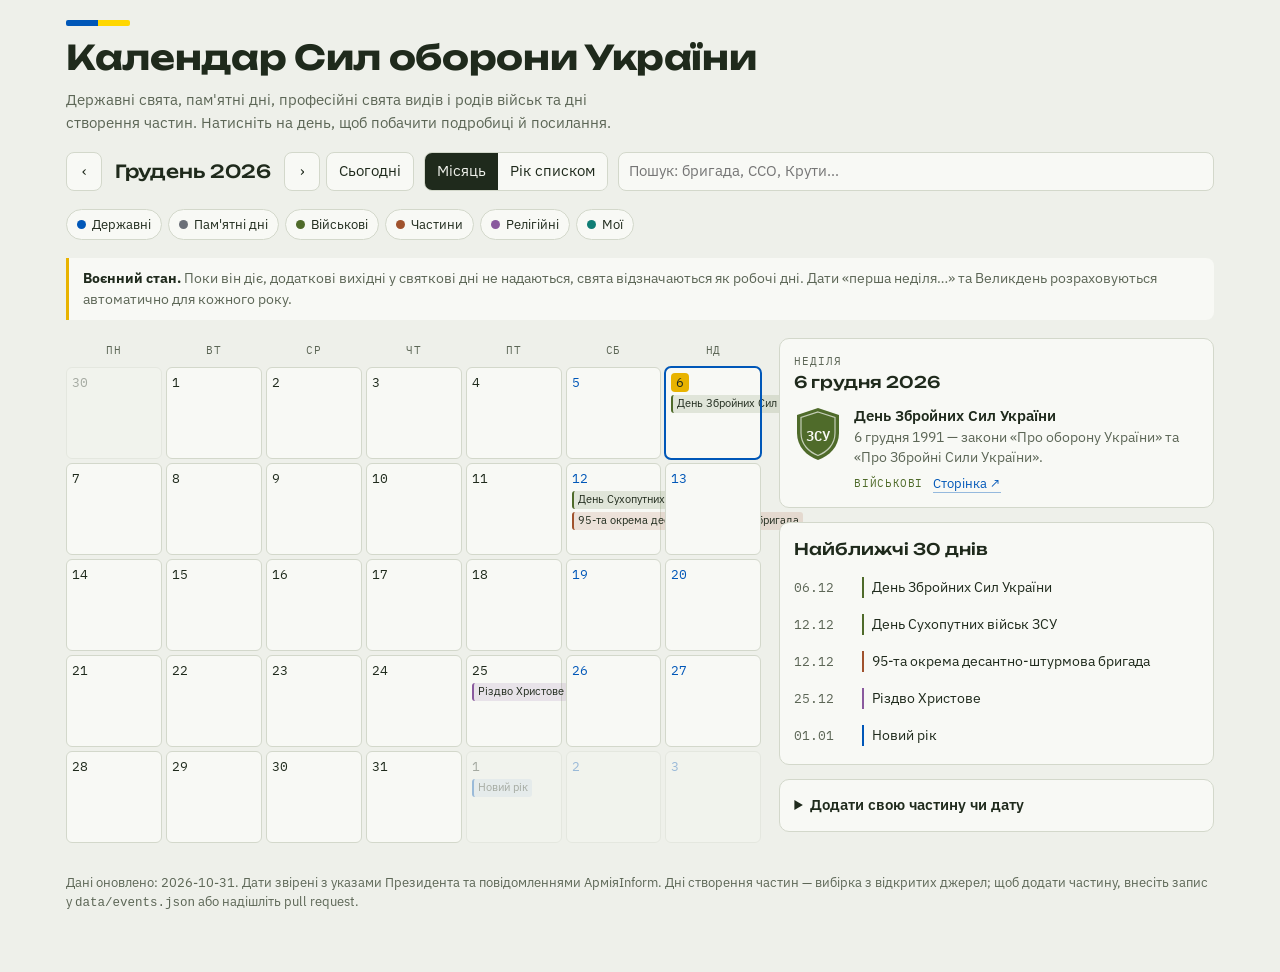
==== index.html @ 09918e8b "Add files via upload" ====
<!doctype html>
<html lang="uk">
<head>
<meta charset="utf-8">
<meta name="viewport" content="width=device-width, initial-scale=1, viewport-fit=cover">
<title>Календар Сил оборони</title>
<meta name="description" content="Державні, пам'ятні та військові свята України, дні створення бригад і частин.">
<meta property="og:title" content="Календар Сил оборони України">
<meta property="og:description" content="Державні, пам'ятні та військові свята, дні створення бригад.">
<link rel="icon" href="data:image/svg+xml,%3Csvg xmlns='http://www.w3.org/2000/svg' viewBox='0 0 48 56'%3E%3Cpath d='M24 2 L45 9 V27 C45 41 35 50 24 54 C13 50 3 41 3 27 V9 Z' fill='%230057b8'/%3E%3Cpath d='M3 27 C3 41 13 50 24 54 C35 50 45 41 45 27 Z' fill='%23ffd700'/%3E%3C/svg%3E">
<link rel="preconnect" href="https://fonts.googleapis.com">
<link rel="stylesheet" href="https://fonts.googleapis.com/css2?family=Unbounded:wght@500;700&family=IBM+Plex+Sans:wght@400;500;600&family=IBM+Plex+Mono:wght@500&display=swap">
<link rel="stylesheet" href="assets/style.css">
<style>:root{padding-top:env(safe-area-inset-top,0px);padding-bottom:env(safe-area-inset-bottom,0px)}body{margin:0}[hidden]{display:none!important}</style>
</head>
<body>

<div class="wrap">
  <header>
    <div class="flag" aria-hidden="true"><i></i><i></i></div>
    <h1>Календар Сил оборони України</h1>
    <p class="sub">Державні свята, пам'ятні дні, професійні свята видів і родів військ та дні створення частин. Натисніть на день, щоб побачити подробиці й посилання.</p>
  </header>

  <div class="toolbar">
    <div class="nav">
      <button class="icon" id="prev" aria-label="Попередній місяць">‹</button>
      <div class="mtitle" id="mtitle"></div>
      <button class="icon" id="next" aria-label="Наступний місяць">›</button>
      <button id="todayBtn">Сьогодні</button>
    </div>
    <div class="seg" role="group" aria-label="Вигляд">
      <button id="vMonth" aria-pressed="true">Місяць</button>
      <button id="vYear" aria-pressed="false">Рік списком</button>
    </div>
    <input type="search" id="q" placeholder="Пошук: бригада, ССО, Крути…" aria-label="Пошук">
  </div>
  <div class="chips" id="chips"></div>

  <div class="notice"><b>Воєнний стан.</b> Поки він діє, додаткові вихідні у святкові дні не надаються, свята відзначаються як робочі дні. Дати «перша неділя…» та Великдень розраховуються автоматично для кожного року.</div>

  <div class="main">
    <section id="view" aria-live="polite"></section>
    <aside>
      <div class="panel" id="dayPanel"></div>
      <div class="panel">
        <h2>Найближчі 30 днів</h2>
        <div class="up" id="upcoming"></div>
      </div>
      <div class="panel">
        <details>
          <summary>Додати свою частину чи дату</summary>
          <form id="ownForm" style="margin-top:12px">
            <label class="full">Назва<input type="text" id="oName" required placeholder="напр. 1-й батальйон …"></label>
            <div class="frow">
              <label>Дата створення<input type="date" id="oDate" required></label>
              <label>Скорочення<input type="text" id="oAbbr" maxlength="6" placeholder="1 ОБ"></label>
            </div>
            <label class="full">Посилання на сторінку<input type="url" id="oUrl" placeholder="https://…"></label>
            <label class="full">Емблема (зображення з пристрою)<input type="file" id="oLogo" accept="image/*"></label>
            <button class="primary" type="submit">Додати в календар</button>
          </form>
          <p class="foot">Зберігається лише у вашому браузері.</p>
          <div class="own-list" id="ownList"></div>
          <textarea id="jsonOut" hidden rows="4" readonly aria-label="Запис для data/events.json" style="width:100%;font:12px var(--f-mono);background:var(--bg);color:var(--ink);border:1px solid var(--line);border-radius:8px;padding:8px"></textarea>
        </details>
      </div>
    </aside>
  </div>

  <p class="foot">Дані оновлено: <span id="updated">—</span>. Дати звірені з указами Президента та повідомленнями АрміяInform. Дні створення частин — вибірка з відкритих джерел; щоб додати частину, внесіть запис у <code>data/events.json</code> або надішліть pull request.</p>
</div>
<script src="assets/app.js"></script>
</body>
</html>
---- assets/style.css ----
/* Layout: штабна карта — сітка місяця ліворуч, планшет подій праворуч; на телефоні в колонку */
:root{
  --bg:#eef0ea; --surface:#f8f9f5; --line:#d3d8cb; --ink:#1f2a1c; --muted:#5c6656;
  --accent:#0057b8; --gold:#e8b300; --gold-ink:#5a4300;
  --c-state:#0057b8; --c-mem:#6b6f78; --c-mil:#4f6b2a; --c-unit:#a0522d; --c-rel:#8a5a9e; --c-own:#0f7d74;
  --today:#e8b300;
  --f-display:"Unbounded","Arial Black",system-ui,sans-serif;
  --f-body:"IBM Plex Sans",system-ui,-apple-system,"Segoe UI",sans-serif;
  --f-mono:"IBM Plex Mono",ui-monospace,Menlo,monospace;
}
@media (prefers-color-scheme:dark){:root:not([data-theme="light"]){
  --bg:#141a13; --surface:#1c241a; --line:#2f3a2c; --ink:#e6eadf; --muted:#9aa591;
  --accent:#5ea3ff; --gold:#ffd23f; --gold-ink:#ffd23f;
  --c-state:#5ea3ff; --c-mem:#a3a8b2; --c-mil:#9cc062; --c-unit:#e08a5a; --c-rel:#c79bdb; --c-own:#4fd1c5;
  --today:#ffd23f; color-scheme:dark}}
:root[data-theme="dark"]{
  --bg:#141a13; --surface:#1c241a; --line:#2f3a2c; --ink:#e6eadf; --muted:#9aa591;
  --accent:#5ea3ff; --gold:#ffd23f; --gold-ink:#ffd23f;
  --c-state:#5ea3ff; --c-mem:#a3a8b2; --c-mil:#9cc062; --c-unit:#e08a5a; --c-rel:#c79bdb; --c-own:#4fd1c5;
  --today:#ffd23f; color-scheme:dark}
*{box-sizing:border-box}
body{background:var(--bg);color:var(--ink);font-family:var(--f-body);font-size:15px;line-height:1.5}
.wrap{max-width:1180px;margin:0 auto;padding-block:20px 48px;padding-left:max(16px,env(safe-area-inset-left,0px));padding-right:max(16px,env(safe-area-inset-right,0px));display:grid;gap:18px}
header{display:grid;gap:6px}
.flag{display:flex;height:6px;width:64px;border-radius:2px;overflow:hidden}
.flag i{flex:1}.flag i:first-child{background:#0057b8}.flag i:last-child{background:#ffd700}
h1{font-family:var(--f-display);font-weight:700;font-size:clamp(22px,4vw,34px);letter-spacing:-.01em;margin:0;text-wrap:balance}
.sub{color:var(--muted);margin:0;max-width:65ch}
.toolbar{display:flex;flex-wrap:wrap;gap:10px;align-items:center}
.nav{display:flex;align-items:center;gap:6px}
button,.btn{font:inherit;cursor:pointer;border:1px solid var(--line);background:var(--surface);color:var(--ink);border-radius:8px;padding:7px 12px}
button:hover{border-color:var(--muted)}
button:focus-visible,input:focus-visible,select:focus-visible,a:focus-visible{outline:2px solid var(--accent);outline-offset:2px}
.icon{width:36px;padding:7px 0;text-align:center}
.mtitle{font-family:var(--f-display);font-weight:500;font-size:18px;min-width:170px;text-align:center;text-transform:capitalize}
.seg{display:inline-flex;border:1px solid var(--line);border-radius:8px;overflow:hidden}
.seg button{border:0;border-radius:0}
.seg button[aria-pressed="true"]{background:var(--ink);color:var(--bg)}
input[type=search],input[type=text],input[type=url],select,input[type=date]{font:inherit;border:1px solid var(--line);background:var(--surface);color:var(--ink);border-radius:8px;padding:7px 10px;min-width:0}
#q{flex:1 1 200px}
.chips{display:flex;flex-wrap:wrap;gap:6px}
.chip{display:inline-flex;align-items:center;gap:6px;font-size:13px;padding:5px 10px;border-radius:999px}
.chip .dot{width:9px;height:9px;border-radius:50%}
.chip[aria-pressed="false"]{opacity:.45}
.notice{border-left:3px solid var(--gold);background:var(--surface);padding:10px 14px;border-radius:0 8px 8px 0;font-size:14px;color:var(--muted)}
.notice b{color:var(--ink)}
.main{display:grid;grid-template-columns:minmax(0,1.6fr) minmax(0,1fr);gap:18px;align-items:start}
@media (max-width:860px){.main{grid-template-columns:minmax(0,1fr)}}
.grid{display:grid;grid-template-columns:repeat(7,minmax(0,1fr));gap:4px}
.dow{font-family:var(--f-mono);font-size:11px;letter-spacing:.08em;text-transform:uppercase;color:var(--muted);text-align:center;padding:4px 0}
.cell{min-height:92px;background:var(--surface);border:1px solid var(--line);border-radius:6px;padding:5px;display:flex;flex-direction:column;gap:3px;text-align:left;min-width:0}
.cell.out{opacity:.35}
.cell.wk .n{color:var(--c-state)}
.cell.sel{outline:2px solid var(--accent);outline-offset:-1px}
.cell.today .n{background:var(--today);color:#1f2a1c;border-radius:4px;padding:0 5px}
.n{font-family:var(--f-mono);font-size:13px;font-variant-numeric:tabular-nums;align-self:flex-start}
.ev{font-size:11px;line-height:1.25;padding:2px 4px;border-radius:3px;background:color-mix(in srgb,var(--c) 14%,transparent);border-left:2px solid var(--c);overflow:hidden;text-overflow:ellipsis;white-space:nowrap}
.dots{display:none;gap:3px;flex-wrap:wrap}
.dots i{width:7px;height:7px;border-radius:50%;background:var(--c)}
@media (max-width:620px){.cell{min-height:54px}.ev{display:none}.dots{display:flex}.more{display:none}}
.more{font-size:11px;color:var(--muted)}
aside{display:grid;gap:14px}
.panel{background:var(--surface);border:1px solid var(--line);border-radius:10px;padding:14px;display:grid;gap:12px;min-width:0}
.panel h2{font-family:var(--f-display);font-weight:500;font-size:16px;margin:0}
.label{font-family:var(--f-mono);font-size:11px;letter-spacing:.08em;text-transform:uppercase;color:var(--muted)}
.item{display:grid;grid-template-columns:48px minmax(0,1fr);gap:12px;align-items:start}
.item+.item{border-top:1px solid var(--line);padding-top:12px}
.item h3{font-size:15px;margin:0;font-weight:600;line-height:1.3}
.item p{margin:2px 0 0;font-size:13.5px;color:var(--muted)}
.meta{display:flex;flex-wrap:wrap;gap:6px 10px;margin-top:6px;font-size:12.5px;align-items:center}
.tag{font-family:var(--f-mono);font-size:10.5px;text-transform:uppercase;letter-spacing:.06em;color:var(--c)}
.meta a{color:var(--accent);text-decoration:none;border-bottom:1px solid color-mix(in srgb,var(--accent) 40%,transparent)}
.meta a:hover{border-color:var(--accent)}
.badge{width:48px;height:56px;display:block}
.badge img{width:48px;height:56px;object-fit:contain}
.empty{color:var(--muted);font-size:14px}
.up{display:grid;gap:8px}
.uprow{display:grid;grid-template-columns:58px minmax(0,1fr);gap:10px;align-items:baseline;font-size:14px;background:none;border:0;padding:4px 0;text-align:left;border-radius:0}
.uprow .d{font-family:var(--f-mono);font-variant-numeric:tabular-nums;color:var(--muted);font-size:12.5px}
.uprow .t{border-left:2px solid var(--c);padding-left:8px}
.year{display:grid;gap:20px}
.ymonth h3{font-family:var(--f-display);font-weight:500;font-size:17px;margin:0 0 8px;text-transform:capitalize}
.yrow{display:grid;grid-template-columns:44px minmax(0,1fr);gap:12px;padding:8px 0;border-top:1px solid var(--line)}
.yrow .d{font-family:var(--f-mono);font-size:18px;font-variant-numeric:tabular-nums}
.yrow .d small{display:block;font-size:10.5px;color:var(--muted);text-transform:uppercase}
.yev{display:flex;gap:10px;align-items:flex-start}
.yev+.yev{margin-top:8px}
.yev .badge,.yev .badge img{width:34px;height:40px}
form{display:grid;gap:10px}
.frow{display:grid;grid-template-columns:repeat(auto-fit,minmax(140px,1fr));gap:8px}
.frow label,.full{display:grid;gap:4px;font-size:12.5px;color:var(--muted)}
.primary{background:var(--accent);color:#fff;border-color:var(--accent)}
.own-list{display:grid;gap:6px;font-size:13.5px}
.own-list div{display:flex;justify-content:space-between;gap:8px;align-items:center}
.own-list button{font-size:12px;padding:3px 8px}
.foot{font-size:12.5px;color:var(--muted)}
details summary{cursor:pointer;font-weight:600}
@media (prefers-reduced-motion:no-preference){.cell{transition:border-color .15s}}
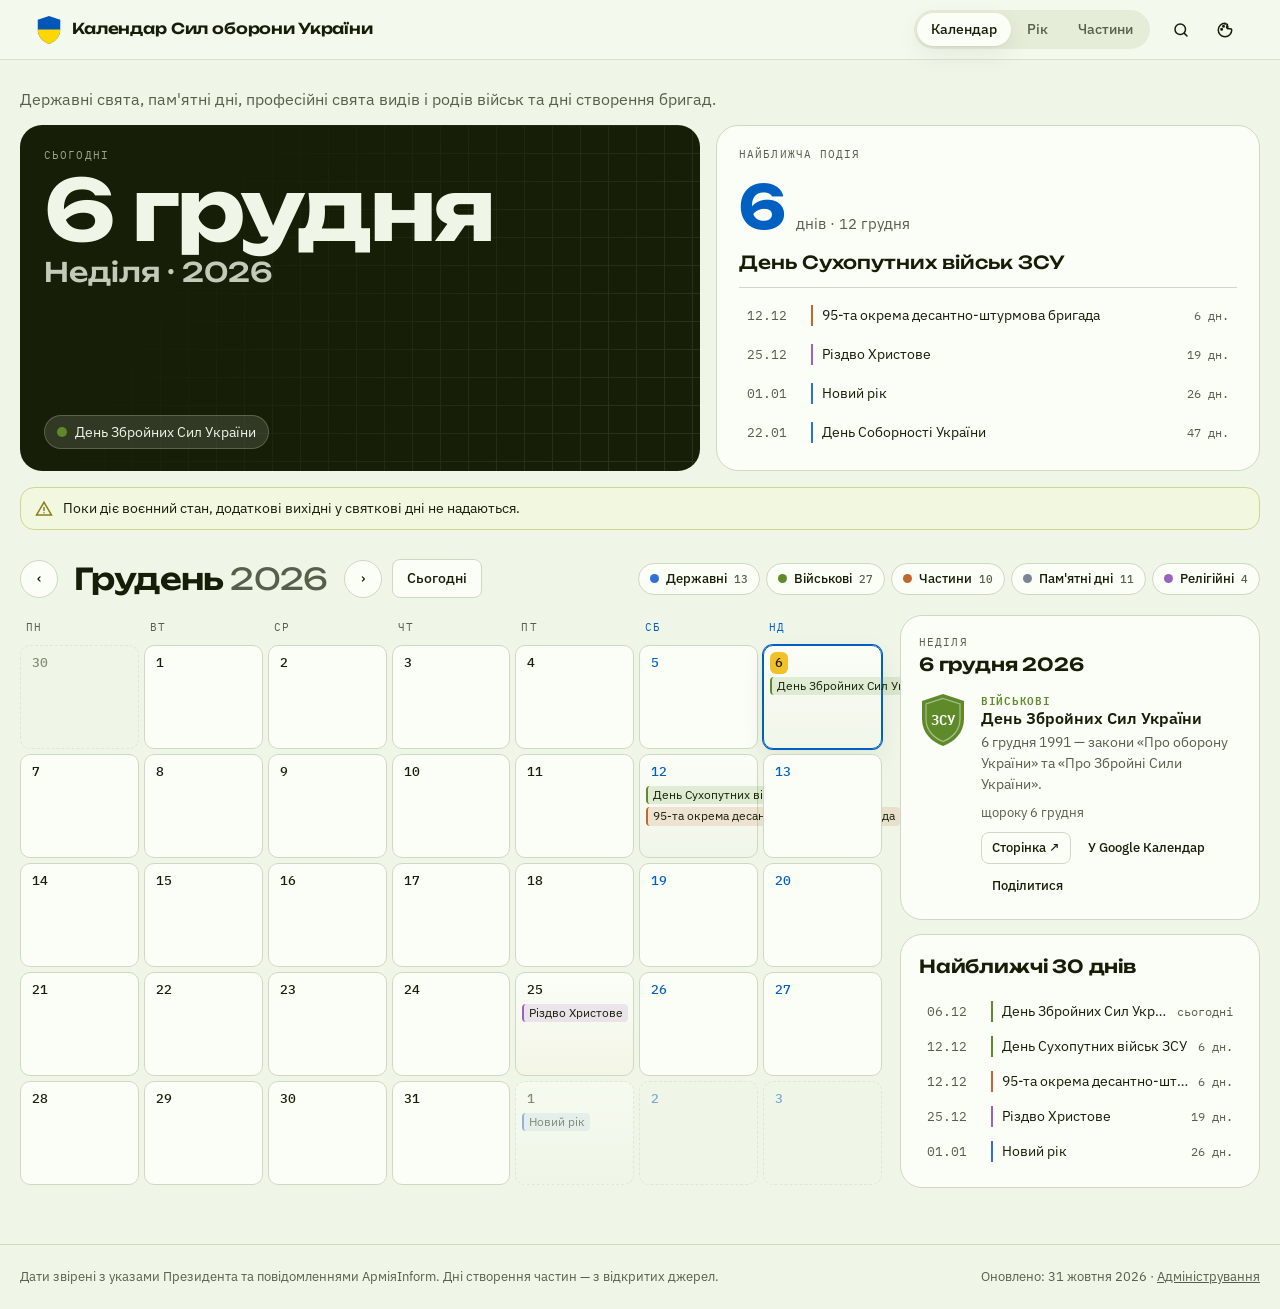
==== commit ec511c4e: "Add files via upload" ====
--- a/index.html
+++ b/index.html
@@ -1,75 +1,108 @@
 <!doctype html>
-<html lang="uk">
+<html lang="uk" data-palette="olive">
 <head>
 <meta charset="utf-8">
 <meta name="viewport" content="width=device-width, initial-scale=1, viewport-fit=cover">
 <title>Календар Сил оборони</title>
 <meta name="description" content="Державні, пам'ятні та військові свята України, дні створення бригад і частин.">
 <meta property="og:title" content="Календар Сил оборони України">
-<meta property="og:description" content="Державні, пам'ятні та військові свята, дні створення бригад.">
-<link rel="icon" href="data:image/svg+xml,%3Csvg xmlns='http://www.w3.org/2000/svg' viewBox='0 0 48 56'%3E%3Cpath d='M24 2 L45 9 V27 C45 41 35 50 24 54 C13 50 3 41 3 27 V9 Z' fill='%230057b8'/%3E%3Cpath d='M3 27 C3 41 13 50 24 54 C35 50 45 41 45 27 Z' fill='%23ffd700'/%3E%3C/svg%3E">
+<meta property="og:description" content="Державні, пам'ятні та військові свята, дні створення бригад і частин.">
+<meta property="og:type" content="website">
+<meta name="theme-color" content="#1f2a1c">
+<link rel="manifest" href="manifest.webmanifest">
+<link rel="icon" href="icons/icon.svg" type="image/svg+xml">
+<link rel="apple-touch-icon" href="icons/icon.svg">
 <link rel="preconnect" href="https://fonts.googleapis.com">
-<link rel="stylesheet" href="https://fonts.googleapis.com/css2?family=Unbounded:wght@500;700&family=IBM+Plex+Sans:wght@400;500;600&family=IBM+Plex+Mono:wght@500&display=swap">
+<link rel="preconnect" href="https://fonts.gstatic.com" crossorigin>
+<link rel="stylesheet" href="https://fonts.googleapis.com/css2?family=Unbounded:wght@400;500;600;700&family=IBM+Plex+Sans:wght@400;500;600&family=IBM+Plex+Mono:wght@500;600&display=swap">
 <link rel="stylesheet" href="assets/style.css">
-<style>:root{padding-top:env(safe-area-inset-top,0px);padding-bottom:env(safe-area-inset-bottom,0px)}body{margin:0}[hidden]{display:none!important}</style>
+<script>
+  // Тема до першого кадру, щоб не блимало
+  try { var p = localStorage.getItem("mc.palette"), m = localStorage.getItem("mc.mode");
+    if (p) document.documentElement.dataset.palette = p;
+    if (m === "light" || m === "dark") document.documentElement.dataset.theme = m; } catch (e) {}
+</script>
 </head>
 <body>
 
-<div class="wrap">
-  <header>
-    <div class="flag" aria-hidden="true"><i></i><i></i></div>
-    <h1>Календар Сил оборони України</h1>
-    <p class="sub">Державні свята, пам'ятні дні, професійні свята видів і родів військ та дні створення частин. Натисніть на день, щоб побачити подробиці й посилання.</p>
-  </header>
+<header class="topbar">
+  <div class="container gutter">
+    <a class="brand" href="#calendar" aria-label="На головну">
+      <svg width="26" height="30" viewBox="0 0 48 56" aria-hidden="true"><path d="M24 2 45 9v18c0 14-10 23-21 27C13 50 3 41 3 27V9Z" fill="#0057b8"/><path d="M3 27h42c0 14-10 23-21 27C13 50 3 41 3 27Z" fill="#ffd700"/></svg>
+      <b id="brandTitle">Календар Сил оборони</b>
+    </a>
+    <nav class="tabs" aria-label="Розділи">
+      <a href="#calendar" data-view="calendar">Календар</a>
+      <a href="#year" data-view="year">Рік</a>
+      <a href="#units" data-view="units">Частини</a>
+    </nav>
+    <div class="tools">
+      <button class="btn icon ghost" id="searchBtn" aria-label="Пошук (Ctrl+K)" title="Пошук · Ctrl+K">
+        <svg viewBox="0 0 24 24" fill="none" stroke="currentColor" stroke-width="2" stroke-linecap="round"><circle cx="11" cy="11" r="7"/><path d="m20 20-3.5-3.5"/></svg>
+      </button>
+      <div class="rel">
+        <button class="btn icon ghost" id="themeBtn" aria-label="Тема оформлення" aria-expanded="false" aria-controls="themePop">
+          <svg viewBox="0 0 24 24" fill="none" stroke="currentColor" stroke-width="2" stroke-linecap="round"><path d="M12 3a9 9 0 1 0 9 9c0-1-.8-1.6-1.8-1.6h-2.6a2.4 2.4 0 0 1-1.7-4.1c.9-.9.3-2.3-1-2.3H12Z"/><circle cx="7.5" cy="11" r="1"/><circle cx="10" cy="7" r="1"/><circle cx="15" cy="7.5" r="1"/></svg>
+        </button>
+        <div class="popover" id="themePop" hidden>
+          <div class="label">Палітра</div>
+          <div class="swatches" id="swatches"></div>
+          <div class="label">Режим</div>
+          <div class="seg" id="modes">
+            <button data-mode="auto">Авто</button><button data-mode="light">Світлий</button><button data-mode="dark">Темний</button>
+          </div>
+        </div>
+      </div>
+    </div>
+  </div>
+</header>
 
-  <div class="toolbar">
-    <div class="nav">
-      <button class="icon" id="prev" aria-label="Попередній місяць">‹</button>
-      <div class="mtitle" id="mtitle"></div>
-      <button class="icon" id="next" aria-label="Наступний місяць">›</button>
-      <button id="todayBtn">Сьогодні</button>
+<section class="hero gutter">
+  <div class="container">
+    <p class="lede" id="lede" hidden></p>
+    <div class="hero-grid">
+      <div class="today-card">
+        <div>
+          <div class="label">Сьогодні</div>
+          <h1 class="today-date" id="todayDate"></h1>
+        </div>
+        <div class="today-events" id="todayEvents"></div>
+      </div>
+      <div class="next-card" id="nextCard"></div>
     </div>
-    <div class="seg" role="group" aria-label="Вигляд">
-      <button id="vMonth" aria-pressed="true">Місяць</button>
-      <button id="vYear" aria-pressed="false">Рік списком</button>
+    <div class="notice" id="notice" hidden>
+      <svg viewBox="0 0 24 24" fill="none" stroke="currentColor" stroke-width="2" stroke-linecap="round"><path d="M12 3 2 20h20L12 3Z"/><path d="M12 10v4M12 17h.01"/></svg>
+      <span id="noticeText"></span>
     </div>
-    <input type="search" id="q" placeholder="Пошук: бригада, ССО, Крути…" aria-label="Пошук">
   </div>
-  <div class="chips" id="chips"></div>
+</section>
 
-  <div class="notice"><b>Воєнний стан.</b> Поки він діє, додаткові вихідні у святкові дні не надаються, свята відзначаються як робочі дні. Дати «перша неділя…» та Великдень розраховуються автоматично для кожного року.</div>
+<main class="gutter">
+  <div class="container" id="view" aria-live="polite">
+    <p class="empty">Завантаження календаря…</p>
+  </div>
+</main>
 
-  <div class="main">
-    <section id="view" aria-live="polite"></section>
-    <aside>
-      <div class="panel" id="dayPanel"></div>
-      <div class="panel">
-        <h2>Найближчі 30 днів</h2>
-        <div class="up" id="upcoming"></div>
-      </div>
-      <div class="panel">
-        <details>
-          <summary>Додати свою частину чи дату</summary>
-          <form id="ownForm" style="margin-top:12px">
-            <label class="full">Назва<input type="text" id="oName" required placeholder="напр. 1-й батальйон …"></label>
-            <div class="frow">
-              <label>Дата створення<input type="date" id="oDate" required></label>
-              <label>Скорочення<input type="text" id="oAbbr" maxlength="6" placeholder="1 ОБ"></label>
-            </div>
-            <label class="full">Посилання на сторінку<input type="url" id="oUrl" placeholder="https://…"></label>
-            <label class="full">Емблема (зображення з пристрою)<input type="file" id="oLogo" accept="image/*"></label>
-            <button class="primary" type="submit">Додати в календар</button>
-          </form>
-          <p class="foot">Зберігається лише у вашому браузері.</p>
-          <div class="own-list" id="ownList"></div>
-          <textarea id="jsonOut" hidden rows="4" readonly aria-label="Запис для data/events.json" style="width:100%;font:12px var(--f-mono);background:var(--bg);color:var(--ink);border:1px solid var(--line);border-radius:8px;padding:8px"></textarea>
-        </details>
-      </div>
-    </aside>
+<footer class="gutter">
+  <div class="container">
+    <span id="footText"></span>
+    <span>Оновлено: <span id="updated">—</span> · <a href="admin.html" rel="nofollow">Адміністрування</a></span>
   </div>
+</footer>
 
-  <p class="foot">Дані оновлено: <span id="updated">—</span>. Дати звірені з указами Президента та повідомленнями АрміяInform. Дні створення частин — вибірка з відкритих джерел; щоб додати частину, внесіть запис у <code>data/events.json</code> або надішліть pull request.</p>
-</div>
-<script src="assets/app.js"></script>
+<dialog id="palette" aria-label="Пошук подій">
+  <div class="palette">
+    <input id="pq" type="search" placeholder="Бригада, свято, рід військ…" autocomplete="off" aria-label="Пошук">
+    <div class="results" id="results" role="listbox"></div>
+    <div class="palette-foot"><span><kbd>↑</kbd> <kbd>↓</kbd> вибір</span><span><kbd>Enter</kbd> відкрити</span><span><kbd>Esc</kbd> закрити</span></div>
+  </div>
+</dialog>
+
+<div class="toast" id="toast" role="status" hidden></div>
+
+<script type="module" src="assets/app.js"></script>
+<script>
+  if ("serviceWorker" in navigator && location.protocol === "https:") navigator.serviceWorker.register("sw.js").catch(function () {});
+</script>
 </body>
 </html>
--- a/assets/style.css
+++ b/assets/style.css
@@ -1,98 +1,293 @@
-/* Layout: штабна карта — сітка місяця ліворуч, планшет подій праворуч; на телефоні в колонку */
-:root{
-  --bg:#eef0ea; --surface:#f8f9f5; --line:#d3d8cb; --ink:#1f2a1c; --muted:#5c6656;
-  --accent:#0057b8; --gold:#e8b300; --gold-ink:#5a4300;
-  --c-state:#0057b8; --c-mem:#6b6f78; --c-mil:#4f6b2a; --c-unit:#a0522d; --c-rel:#8a5a9e; --c-own:#0f7d74;
-  --today:#e8b300;
-  --f-display:"Unbounded","Arial Black",system-ui,sans-serif;
-  --f-body:"IBM Plex Sans",system-ui,-apple-system,"Segoe UI",sans-serif;
-  --f-mono:"IBM Plex Mono",ui-monospace,Menlo,monospace;
-}
-@media (prefers-color-scheme:dark){:root:not([data-theme="light"]){
-  --bg:#141a13; --surface:#1c241a; --line:#2f3a2c; --ink:#e6eadf; --muted:#9aa591;
-  --accent:#5ea3ff; --gold:#ffd23f; --gold-ink:#ffd23f;
-  --c-state:#5ea3ff; --c-mem:#a3a8b2; --c-mil:#9cc062; --c-unit:#e08a5a; --c-rel:#c79bdb; --c-own:#4fd1c5;
-  --today:#ffd23f; color-scheme:dark}}
-:root[data-theme="dark"]{
-  --bg:#141a13; --surface:#1c241a; --line:#2f3a2c; --ink:#e6eadf; --muted:#9aa591;
-  --accent:#5ea3ff; --gold:#ffd23f; --gold-ink:#ffd23f;
-  --c-state:#5ea3ff; --c-mem:#a3a8b2; --c-mil:#9cc062; --c-unit:#e08a5a; --c-rel:#c79bdb; --c-own:#4fd1c5;
-  --today:#ffd23f; color-scheme:dark}
-*{box-sizing:border-box}
-body{background:var(--bg);color:var(--ink);font-family:var(--f-body);font-size:15px;line-height:1.5}
-.wrap{max-width:1180px;margin:0 auto;padding-block:20px 48px;padding-left:max(16px,env(safe-area-inset-left,0px));padding-right:max(16px,env(safe-area-inset-right,0px));display:grid;gap:18px}
-header{display:grid;gap:6px}
-.flag{display:flex;height:6px;width:64px;border-radius:2px;overflow:hidden}
-.flag i{flex:1}.flag i:first-child{background:#0057b8}.flag i:last-child{background:#ffd700}
-h1{font-family:var(--f-display);font-weight:700;font-size:clamp(22px,4vw,34px);letter-spacing:-.01em;margin:0;text-wrap:balance}
-.sub{color:var(--muted);margin:0;max-width:65ch}
-.toolbar{display:flex;flex-wrap:wrap;gap:10px;align-items:center}
-.nav{display:flex;align-items:center;gap:6px}
-button,.btn{font:inherit;cursor:pointer;border:1px solid var(--line);background:var(--surface);color:var(--ink);border-radius:8px;padding:7px 12px}
-button:hover{border-color:var(--muted)}
-button:focus-visible,input:focus-visible,select:focus-visible,a:focus-visible{outline:2px solid var(--accent);outline-offset:2px}
-.icon{width:36px;padding:7px 0;text-align:center}
-.mtitle{font-family:var(--f-display);font-weight:500;font-size:18px;min-width:170px;text-align:center;text-transform:capitalize}
-.seg{display:inline-flex;border:1px solid var(--line);border-radius:8px;overflow:hidden}
-.seg button{border:0;border-radius:0}
-.seg button[aria-pressed="true"]{background:var(--ink);color:var(--bg)}
-input[type=search],input[type=text],input[type=url],select,input[type=date]{font:inherit;border:1px solid var(--line);background:var(--surface);color:var(--ink);border-radius:8px;padding:7px 10px;min-width:0}
-#q{flex:1 1 200px}
-.chips{display:flex;flex-wrap:wrap;gap:6px}
-.chip{display:inline-flex;align-items:center;gap:6px;font-size:13px;padding:5px 10px;border-radius:999px}
-.chip .dot{width:9px;height:9px;border-radius:50%}
-.chip[aria-pressed="false"]{opacity:.45}
-.notice{border-left:3px solid var(--gold);background:var(--surface);padding:10px 14px;border-radius:0 8px 8px 0;font-size:14px;color:var(--muted)}
-.notice b{color:var(--ink)}
-.main{display:grid;grid-template-columns:minmax(0,1.6fr) minmax(0,1fr);gap:18px;align-items:start}
-@media (max-width:860px){.main{grid-template-columns:minmax(0,1fr)}}
-.grid{display:grid;grid-template-columns:repeat(7,minmax(0,1fr));gap:4px}
-.dow{font-family:var(--f-mono);font-size:11px;letter-spacing:.08em;text-transform:uppercase;color:var(--muted);text-align:center;padding:4px 0}
-.cell{min-height:92px;background:var(--surface);border:1px solid var(--line);border-radius:6px;padding:5px;display:flex;flex-direction:column;gap:3px;text-align:left;min-width:0}
-.cell.out{opacity:.35}
-.cell.wk .n{color:var(--c-state)}
-.cell.sel{outline:2px solid var(--accent);outline-offset:-1px}
-.cell.today .n{background:var(--today);color:#1f2a1c;border-radius:4px;padding:0 5px}
-.n{font-family:var(--f-mono);font-size:13px;font-variant-numeric:tabular-nums;align-self:flex-start}
-.ev{font-size:11px;line-height:1.25;padding:2px 4px;border-radius:3px;background:color-mix(in srgb,var(--c) 14%,transparent);border-left:2px solid var(--c);overflow:hidden;text-overflow:ellipsis;white-space:nowrap}
-.dots{display:none;gap:3px;flex-wrap:wrap}
-.dots i{width:7px;height:7px;border-radius:50%;background:var(--c)}
-@media (max-width:620px){.cell{min-height:54px}.ev{display:none}.dots{display:flex}.more{display:none}}
-.more{font-size:11px;color:var(--muted)}
-aside{display:grid;gap:14px}
-.panel{background:var(--surface);border:1px solid var(--line);border-radius:10px;padding:14px;display:grid;gap:12px;min-width:0}
-.panel h2{font-family:var(--f-display);font-weight:500;font-size:16px;margin:0}
-.label{font-family:var(--f-mono);font-size:11px;letter-spacing:.08em;text-transform:uppercase;color:var(--muted)}
-.item{display:grid;grid-template-columns:48px minmax(0,1fr);gap:12px;align-items:start}
-.item+.item{border-top:1px solid var(--line);padding-top:12px}
-.item h3{font-size:15px;margin:0;font-weight:600;line-height:1.3}
-.item p{margin:2px 0 0;font-size:13.5px;color:var(--muted)}
-.meta{display:flex;flex-wrap:wrap;gap:6px 10px;margin-top:6px;font-size:12.5px;align-items:center}
-.tag{font-family:var(--f-mono);font-size:10.5px;text-transform:uppercase;letter-spacing:.06em;color:var(--c)}
-.meta a{color:var(--accent);text-decoration:none;border-bottom:1px solid color-mix(in srgb,var(--accent) 40%,transparent)}
-.meta a:hover{border-color:var(--accent)}
-.badge{width:48px;height:56px;display:block}
-.badge img{width:48px;height:56px;object-fit:contain}
-.empty{color:var(--muted);font-size:14px}
-.up{display:grid;gap:8px}
-.uprow{display:grid;grid-template-columns:58px minmax(0,1fr);gap:10px;align-items:baseline;font-size:14px;background:none;border:0;padding:4px 0;text-align:left;border-radius:0}
-.uprow .d{font-family:var(--f-mono);font-variant-numeric:tabular-nums;color:var(--muted);font-size:12.5px}
-.uprow .t{border-left:2px solid var(--c);padding-left:8px}
-.year{display:grid;gap:20px}
-.ymonth h3{font-family:var(--f-display);font-weight:500;font-size:17px;margin:0 0 8px;text-transform:capitalize}
-.yrow{display:grid;grid-template-columns:44px minmax(0,1fr);gap:12px;padding:8px 0;border-top:1px solid var(--line)}
-.yrow .d{font-family:var(--f-mono);font-size:18px;font-variant-numeric:tabular-nums}
-.yrow .d small{display:block;font-size:10.5px;color:var(--muted);text-transform:uppercase}
-.yev{display:flex;gap:10px;align-items:flex-start}
-.yev+.yev{margin-top:8px}
-.yev .badge,.yev .badge img{width:34px;height:40px}
-form{display:grid;gap:10px}
-.frow{display:grid;grid-template-columns:repeat(auto-fit,minmax(140px,1fr));gap:8px}
-.frow label,.full{display:grid;gap:4px;font-size:12.5px;color:var(--muted)}
-.primary{background:var(--accent);color:#fff;border-color:var(--accent)}
-.own-list{display:grid;gap:6px;font-size:13.5px}
-.own-list div{display:flex;justify-content:space-between;gap:8px;align-items:center}
-.own-list button{font-size:12px;padding:3px 8px}
-.foot{font-size:12.5px;color:var(--muted)}
-details summary{cursor:pointer;font-weight:600}
-@media (prefers-reduced-motion:no-preference){.cell{transition:border-color .15s}}
+/* Календар Сил оборони — стилі
+   Layout: штабний планшет — липка панель, блок «Сьогодні», сітка місяця + бічний планшет подій.
+   Теми: палітра (data-palette) задає відтінки, режим (data-theme / prefers-color-scheme) — світлість. */
+
+:root {
+  --h: 125; --ch: .03; --ah: 255; --gh: 90;           /* палітра «Олива» */
+  --f-display: "Unbounded", "Arial Black", system-ui, sans-serif;
+  --f-body: "IBM Plex Sans", system-ui, -apple-system, "Segoe UI", sans-serif;
+  --f-mono: "IBM Plex Mono", ui-monospace, Menlo, monospace;
+  --r-s: 8px; --r-m: 14px; --r-l: 22px;
+  --ease: cubic-bezier(.2,.7,.2,1);
+
+  --bg:       oklch(.965 calc(var(--ch) * .7) var(--h));
+  --surface:  oklch(.993 calc(var(--ch) * .3) var(--h));
+  --surface-2:oklch(.935 var(--ch) var(--h));
+  --line:     oklch(.87 var(--ch) var(--h));
+  --ink:      oklch(.22 calc(var(--ch) * 1.3) var(--h));
+  --muted:    oklch(.47 var(--ch) var(--h));
+  --accent:   oklch(.5 .17 var(--ah));
+  --on-accent:oklch(.99 0 0);
+  --gold:     oklch(.83 .16 var(--gh));
+  --on-gold:  oklch(.22 .05 var(--gh));
+  --glass:    oklch(.98 calc(var(--ch) * .4) var(--h) / .72);
+  --shadow:   0 1px 2px oklch(.2 .02 var(--h) / .06), 0 8px 24px oklch(.2 .02 var(--h) / .07);
+  --danger:   oklch(.55 .2 27);
+  --ok:       oklch(.55 .14 150);
+}
+@media (prefers-color-scheme: dark) {
+  :root:not([data-theme="light"]) {
+    --bg:       oklch(.17 calc(var(--ch) * .9) var(--h));
+    --surface:  oklch(.215 var(--ch) var(--h));
+    --surface-2:oklch(.255 var(--ch) var(--h));
+    --line:     oklch(.32 var(--ch) var(--h));
+    --ink:      oklch(.94 calc(var(--ch) * .5) var(--h));
+    --muted:    oklch(.72 var(--ch) var(--h));
+    --accent:   oklch(.74 .14 var(--ah));
+    --on-accent:oklch(.17 .03 var(--ah));
+    --gold:     oklch(.86 .15 var(--gh));
+    --on-gold:  oklch(.2 .05 var(--gh));
+    --glass:    oklch(.19 var(--ch) var(--h) / .72);
+    --shadow:   0 1px 2px oklch(0 0 0 / .3), 0 10px 30px oklch(0 0 0 / .35);
+    --danger:   oklch(.7 .17 27);
+    --ok:       oklch(.75 .14 150);
+    color-scheme: dark;
+  }
+}
+:root[data-theme="dark"] {
+  --bg:       oklch(.17 calc(var(--ch) * .9) var(--h));
+  --surface:  oklch(.215 var(--ch) var(--h));
+  --surface-2:oklch(.255 var(--ch) var(--h));
+  --line:     oklch(.32 var(--ch) var(--h));
+  --ink:      oklch(.94 calc(var(--ch) * .5) var(--h));
+  --muted:    oklch(.72 var(--ch) var(--h));
+  --accent:   oklch(.74 .14 var(--ah));
+  --on-accent:oklch(.17 .03 var(--ah));
+  --gold:     oklch(.86 .15 var(--gh));
+  --on-gold:  oklch(.2 .05 var(--gh));
+  --glass:    oklch(.19 var(--ch) var(--h) / .72);
+  --shadow:   0 1px 2px oklch(0 0 0 / .3), 0 10px 30px oklch(0 0 0 / .35);
+  --danger:   oklch(.7 .17 27);
+  --ok:       oklch(.75 .14 150);
+  color-scheme: dark;
+}
+:root[data-palette="pixel"]   { --h: 145; --ch: .022; --ah: 135; --gh: 100; }
+:root[data-palette="ukraine"] { --h: 250; --ch: .025; --ah: 258; --gh: 92; }
+:root[data-palette="sand"]    { --h: 75;  --ch: .035; --ah: 40;  --gh: 80; }
+:root[data-palette="navy"]    { --h: 245; --ch: .045; --ah: 225; --gh: 75; }
+
+* { box-sizing: border-box; }
+html { -webkit-text-size-adjust: 100%; scroll-padding-top: 80px; }
+body {
+  margin: 0; background: var(--bg); color: var(--ink);
+  font-family: var(--f-body); font-size: 15px; line-height: 1.5;
+  -webkit-font-smoothing: antialiased;
+}
+[hidden] { display: none !important; }
+a { color: var(--accent); }
+img { max-width: 100%; }
+::selection { background: color-mix(in oklch, var(--accent) 30%, transparent); }
+button, input, select, textarea { font: inherit; color: inherit; }
+:focus-visible { outline: 2px solid var(--accent); outline-offset: 2px; }
+
+/* ---------- Каркас ---------- */
+.gutter { padding-left: max(16px, env(safe-area-inset-left, 0px)); padding-right: max(16px, env(safe-area-inset-right, 0px)); }
+.container { max-width: 1240px; margin: 0 auto; }
+body::before { content: ""; position: fixed; inset: 0 0 auto; height: env(safe-area-inset-top, 0px); z-index: 40; background: var(--glass); }
+
+.topbar {
+  position: sticky; top: env(safe-area-inset-top, 0px); z-index: 30;
+  background: var(--glass); backdrop-filter: saturate(1.4) blur(14px); -webkit-backdrop-filter: saturate(1.4) blur(14px);
+  border-bottom: 1px solid color-mix(in oklch, var(--line) 70%, transparent);
+}
+.topbar .container { display: flex; align-items: center; gap: 12px; padding-block: 10px; }
+.brand { display: flex; align-items: center; gap: 10px; text-decoration: none; color: var(--ink); min-width: 0; }
+.brand svg { flex: none; }
+.brand b { font-family: var(--f-display); font-weight: 600; font-size: 15px; letter-spacing: -.01em; white-space: nowrap; overflow: hidden; text-overflow: ellipsis; }
+.tabs { display: flex; gap: 2px; padding: 3px; background: var(--surface-2); border-radius: 999px; margin-left: auto; }
+.tabs a { text-decoration: none; color: var(--muted); padding: 6px 14px; border-radius: 999px; font-size: 14px; font-weight: 500; white-space: nowrap; }
+.tabs a[aria-current="page"] { background: var(--surface); color: var(--ink); box-shadow: var(--shadow); }
+.tools { display: flex; gap: 6px; }
+@media (max-width: 760px) {
+  .brand b { display: none; }
+  .tabs { margin-left: 0; flex: 1; justify-content: space-between; }
+  .tabs a { padding: 6px 10px; font-size: 13px; }
+}
+
+.btn {
+  display: inline-flex; align-items: center; justify-content: center; gap: 6px;
+  border: 1px solid var(--line); background: var(--surface); color: var(--ink);
+  border-radius: var(--r-s); padding: 8px 14px; cursor: pointer; text-decoration: none; font-weight: 500; font-size: 14px;
+  transition: border-color .15s, background .15s, transform .1s;
+}
+.btn:hover { border-color: var(--muted); }
+.btn:active { transform: translateY(1px); }
+.btn.icon { width: 38px; height: 38px; padding: 0; border-radius: 999px; }
+.btn.primary { background: var(--accent); border-color: var(--accent); color: var(--on-accent); }
+.btn.primary:hover { filter: brightness(1.08); }
+.btn.ghost { background: transparent; border-color: transparent; }
+.btn.ghost:hover { background: var(--surface-2); }
+.btn.danger { color: var(--danger); }
+.btn svg { width: 18px; height: 18px; }
+kbd { font-family: var(--f-mono); font-size: 11px; border: 1px solid var(--line); border-bottom-width: 2px; border-radius: 5px; padding: 1px 5px; color: var(--muted); background: var(--surface); }
+
+/* ---------- Сьогодні ---------- */
+.hero { padding-block: 28px 8px; }
+.hero-grid { display: grid; grid-template-columns: minmax(0, 1.25fr) minmax(0, 1fr); gap: 16px; }
+@media (max-width: 860px) { .hero-grid { grid-template-columns: minmax(0, 1fr); } }
+.today-card {
+  position: relative; overflow: hidden; border-radius: var(--r-l); padding: 22px 24px;
+  background: var(--ink); color: var(--bg); min-height: 210px; display: grid; align-content: space-between; gap: 18px;
+}
+.today-card::after { /* сітка мапи */
+  content: ""; position: absolute; inset: 0; pointer-events: none; opacity: .09;
+  background-image: linear-gradient(currentColor 1px, transparent 1px), linear-gradient(90deg, currentColor 1px, transparent 1px);
+  background-size: 28px 28px; mask-image: linear-gradient(120deg, transparent 20%, #000 90%);
+}
+:root[data-palette="pixel"] .today-card::after {
+  opacity: .16; background-size: 12px 12px;
+  background-image: conic-gradient(from 90deg at 50% 50%, currentColor 25%, transparent 0 50%, currentColor 0 75%, transparent 0);
+}
+.today-card .label { color: color-mix(in oklch, var(--bg) 65%, var(--ink)); }
+.today-date { font-family: var(--f-display); font-weight: 700; line-height: .95; letter-spacing: -.03em; font-size: clamp(44px, 8vw, 84px); margin: 6px 0 0; }
+.today-date small { display: block; font-size: .32em; font-weight: 500; letter-spacing: 0; margin-top: 10px; opacity: .8; text-transform: capitalize; }
+.today-events { position: relative; z-index: 1; display: flex; flex-wrap: wrap; gap: 8px; }
+.today-pill { display: inline-flex; align-items: center; gap: 8px; background: color-mix(in oklch, var(--bg) 12%, transparent); border: 1px solid color-mix(in oklch, var(--bg) 22%, transparent); color: var(--bg); border-radius: 999px; padding: 6px 12px 6px 6px; font-size: 13.5px; cursor: pointer; text-align: left; }
+.today-pill i { width: 10px; height: 10px; border-radius: 50%; background: var(--c); margin-left: 6px; flex: none; }
+.today-none { opacity: .75; font-size: 14px; }
+
+.next-card { border-radius: var(--r-l); padding: 20px 22px; background: var(--surface); border: 1px solid var(--line); display: grid; gap: 14px; align-content: start; }
+.countdown { display: flex; align-items: baseline; gap: 10px; }
+.countdown b { font-family: var(--f-display); font-size: clamp(40px, 6vw, 60px); line-height: 1; font-variant-numeric: tabular-nums; color: var(--accent); }
+.countdown span { color: var(--muted); }
+.next-title { font-family: var(--f-display); font-weight: 500; font-size: 18px; line-height: 1.25; margin: 0; text-wrap: balance; }
+.next-list { display: grid; gap: 4px; border-top: 1px solid var(--line); padding-top: 10px; }
+
+.label { font-family: var(--f-mono); font-size: 11px; letter-spacing: .1em; text-transform: uppercase; color: var(--muted); }
+.notice { display: flex; gap: 10px; align-items: flex-start; margin-top: 16px; padding: 10px 14px; border-radius: var(--r-m); background: color-mix(in oklch, var(--gold) 16%, var(--surface)); border: 1px solid color-mix(in oklch, var(--gold) 45%, var(--line)); font-size: 14px; }
+.notice svg { flex: none; width: 18px; height: 18px; margin-top: 2px; color: color-mix(in oklch, var(--gold) 60%, var(--ink)); }
+
+/* ---------- Розділи ---------- */
+main { padding-block: 18px 56px; }
+.bar { display: flex; flex-wrap: wrap; align-items: center; gap: 10px; margin-bottom: 14px; }
+.month-title { font-family: var(--f-display); font-weight: 600; font-size: clamp(22px, 3.4vw, 30px); letter-spacing: -.02em; margin: 0 6px; text-transform: capitalize; min-width: 0; }
+.month-title span { color: var(--muted); font-weight: 400; }
+.spacer { flex: 1; }
+.chips { display: flex; flex-wrap: wrap; gap: 6px; }
+.chip { display: inline-flex; align-items: center; gap: 7px; padding: 5px 11px; border-radius: 999px; border: 1px solid var(--line); background: var(--surface); cursor: pointer; font-size: 13px; font-weight: 500; }
+.chip i { width: 9px; height: 9px; border-radius: 50%; background: var(--c); }
+.chip[aria-pressed="false"] { opacity: .45; background: transparent; }
+.chip .count { font-family: var(--f-mono); font-size: 11px; color: var(--muted); }
+
+.layout { display: grid; grid-template-columns: minmax(0, 1fr) 360px; gap: 18px; align-items: start; }
+@media (max-width: 980px) { .layout { grid-template-columns: minmax(0, 1fr); } }
+
+.grid { display: grid; grid-template-columns: repeat(7, minmax(0, 1fr)); gap: 5px; view-transition-name: month-grid; }
+.dow { font-family: var(--f-mono); font-size: 11px; letter-spacing: .1em; text-transform: uppercase; color: var(--muted); padding: 4px 6px; }
+.dow.we { color: var(--accent); }
+.cell {
+  position: relative; min-height: 104px; min-width: 0; display: flex; flex-direction: column; gap: 3px;
+  padding: 6px; border-radius: 10px; background: var(--surface); border: 1px solid var(--line);
+  text-align: left; cursor: pointer; color: var(--ink); transition: border-color .15s, transform .15s var(--ease), box-shadow .15s;
+}
+.cell:hover { border-color: var(--muted); }
+.cell.out { background: transparent; border-style: dashed; opacity: .5; }
+.cell .n { font-family: var(--f-mono); font-size: 13px; font-weight: 500; font-variant-numeric: tabular-nums; align-self: flex-start; padding: 0 5px; border-radius: 6px; line-height: 22px; }
+.cell.we .n { color: var(--accent); }
+.cell.today .n { background: var(--gold); color: var(--on-gold); }
+.cell.sel { border-color: var(--accent); box-shadow: 0 0 0 1px var(--accent), var(--shadow); }
+.cell.has { background: linear-gradient(to bottom, var(--surface), color-mix(in oklch, var(--first) 7%, var(--surface))); }
+.ev { font-size: 11.5px; line-height: 1.25; padding: 2px 5px; border-radius: 4px; background: color-mix(in oklch, var(--c) 15%, transparent); border-left: 2px solid var(--c); overflow: hidden; text-overflow: ellipsis; white-space: nowrap; }
+.more { font-size: 11px; color: var(--muted); padding-left: 4px; }
+.dots { display: none; gap: 3px; flex-wrap: wrap; margin-top: auto; }
+.dots i { width: 6px; height: 6px; border-radius: 50%; background: var(--c); }
+@media (max-width: 640px) {
+  .grid { gap: 3px; }
+  .cell { min-height: 54px; padding: 4px; border-radius: 8px; }
+  .ev, .more { display: none; }
+  .dots { display: flex; }
+  .dow { padding: 2px; text-align: center; letter-spacing: 0; }
+}
+
+.panel { background: var(--surface); border: 1px solid var(--line); border-radius: var(--r-l); padding: 18px; display: grid; gap: 14px; min-width: 0; }
+.panel + .panel { margin-top: 14px; }
+.panel h2 { font-family: var(--f-display); font-weight: 600; font-size: 18px; margin: 0; letter-spacing: -.01em; }
+.side { position: sticky; top: 76px; }
+@media (max-width: 980px) { .side { position: static; } }
+
+.evcard { display: grid; grid-template-columns: auto minmax(0, 1fr); gap: 14px; align-items: start; }
+.evcard + .evcard { border-top: 1px solid var(--line); padding-top: 14px; }
+.evcard h3 { margin: 0; font-size: 15.5px; font-weight: 600; line-height: 1.3; text-wrap: balance; }
+.evcard p { margin: 4px 0 0; color: var(--muted); font-size: 14px; }
+.meta { display: flex; flex-wrap: wrap; gap: 6px 12px; margin-top: 8px; align-items: center; font-size: 13px; color: var(--muted); }
+.tag { font-family: var(--f-mono); font-size: 10.5px; text-transform: uppercase; letter-spacing: .07em; color: var(--c); font-weight: 600; }
+.actions { display: flex; flex-wrap: wrap; gap: 6px; margin-top: 10px; }
+.actions .btn { padding: 5px 10px; font-size: 13px; }
+.badge { display: block; flex: none; }
+.badge img { width: 100%; height: 100%; object-fit: contain; }
+.empty { color: var(--muted); font-size: 14px; margin: 0; }
+
+.uprow { display: grid; grid-template-columns: 54px minmax(0, 1fr) auto; gap: 10px; align-items: center; width: 100%; padding: 7px 8px; border: 0; background: none; border-radius: 8px; cursor: pointer; text-align: left; font-size: 14px; }
+.uprow:hover { background: var(--surface-2); }
+.uprow .d { font-family: var(--f-mono); font-size: 12.5px; color: var(--muted); font-variant-numeric: tabular-nums; }
+.uprow .t { border-left: 2px solid var(--c); padding-left: 9px; min-width: 0; overflow: hidden; text-overflow: ellipsis; white-space: nowrap; }
+.uprow .in { font-family: var(--f-mono); font-size: 11.5px; color: var(--muted); }
+
+/* ---------- Рік ---------- */
+.year-grid { display: grid; grid-template-columns: repeat(auto-fill, minmax(240px, 1fr)); gap: 12px; }
+.mini { background: var(--surface); border: 1px solid var(--line); border-radius: var(--r-m); padding: 12px; }
+.mini h3 { margin: 0 0 8px; font-family: var(--f-display); font-weight: 500; font-size: 14px; text-transform: capitalize; display: flex; justify-content: space-between; }
+.mini h3 span { font-family: var(--f-mono); font-size: 11px; color: var(--muted); }
+.mini-grid { display: grid; grid-template-columns: repeat(7, 1fr); gap: 2px; }
+.md { aspect-ratio: 1; border: 0; padding: 0; border-radius: 5px; font-family: var(--f-mono); font-size: 10.5px; background: transparent; cursor: pointer; color: var(--muted); position: relative; }
+.md.has { color: var(--ink); background: color-mix(in oklch, var(--c) calc(var(--k, 1) * 18%), transparent); font-weight: 600; }
+.md.today { outline: 2px solid var(--gold); outline-offset: -2px; }
+.md:hover { background: var(--surface-2); }
+.ylist { margin-top: 24px; display: grid; gap: 22px; }
+.ymonth h3 { font-family: var(--f-display); font-weight: 600; font-size: 18px; margin: 0 0 6px; text-transform: capitalize; }
+.yrow { display: grid; grid-template-columns: 48px minmax(0, 1fr); gap: 14px; padding: 10px 0; border-top: 1px solid var(--line); }
+.yrow .d { font-family: var(--f-display); font-size: 20px; font-variant-numeric: tabular-nums; line-height: 1.1; }
+.yrow .d small { display: block; font-family: var(--f-mono); font-size: 10.5px; color: var(--muted); text-transform: uppercase; margin-top: 3px; }
+.yev { display: flex; gap: 10px; align-items: center; cursor: pointer; border: 0; background: none; padding: 2px 0; text-align: left; width: 100%; }
+.yev b { font-weight: 500; }
+
+/* ---------- Частини ---------- */
+.units { display: grid; grid-template-columns: repeat(auto-fill, minmax(260px, 1fr)); gap: 14px; }
+.unit { position: relative; background: var(--surface); border: 1px solid var(--line); border-radius: var(--r-l); padding: 18px; display: grid; gap: 12px; align-content: start; overflow: hidden; transition: transform .2s var(--ease), box-shadow .2s; }
+.unit:hover { transform: translateY(-2px); box-shadow: var(--shadow); }
+.unit::before { content: ""; position: absolute; inset: 0 0 auto; height: 70px; background: linear-gradient(to bottom, color-mix(in oklch, var(--c) 16%, transparent), transparent); pointer-events: none; }
+.unit-head { position: relative; display: flex; gap: 14px; align-items: center; }
+.unit h3 { margin: 0; font-size: 15.5px; line-height: 1.3; text-wrap: balance; }
+.unit p { margin: 0; font-size: 13.5px; color: var(--muted); }
+.unit-stats { display: grid; grid-template-columns: 1fr 1fr; gap: 8px; }
+.stat { background: var(--surface-2); border-radius: 10px; padding: 8px 10px; }
+.stat b { display: block; font-family: var(--f-display); font-size: 18px; font-variant-numeric: tabular-nums; }
+.stat span { font-size: 12px; color: var(--muted); }
+
+/* ---------- Пошук ---------- */
+dialog { border: 0; padding: 0; background: transparent; color: var(--ink); max-width: min(640px, calc(100vw - 32px)); width: 100%; }
+dialog::backdrop { background: oklch(.15 .02 var(--h) / .45); backdrop-filter: blur(4px); }
+.palette { background: var(--surface); border: 1px solid var(--line); border-radius: var(--r-l); box-shadow: var(--shadow); overflow: hidden; margin-top: 10vh; }
+.palette input { width: 100%; border: 0; border-bottom: 1px solid var(--line); background: transparent; padding: 16px 18px; font-size: 17px; outline: none; }
+.results { max-height: 55vh; overflow: auto; padding: 6px; }
+.res { display: grid; grid-template-columns: auto minmax(0, 1fr) auto; gap: 12px; align-items: center; width: 100%; padding: 8px 10px; border: 0; background: none; border-radius: 10px; cursor: pointer; text-align: left; }
+.res[aria-selected="true"], .res:hover { background: var(--surface-2); }
+.res small { display: block; color: var(--muted); font-size: 12.5px; }
+.res .when { font-family: var(--f-mono); font-size: 12px; color: var(--muted); white-space: nowrap; }
+.palette-foot { display: flex; gap: 14px; padding: 8px 14px; border-top: 1px solid var(--line); font-size: 12px; color: var(--muted); flex-wrap: wrap; }
+mark { background: color-mix(in oklch, var(--gold) 55%, transparent); color: inherit; border-radius: 3px; padding: 0 1px; }
+
+/* ---------- Теми ---------- */
+.popover { position: absolute; right: 0; top: calc(100% + 8px); width: 270px; background: var(--surface); border: 1px solid var(--line); border-radius: var(--r-m); box-shadow: var(--shadow); padding: 12px; display: grid; gap: 12px; z-index: 50; }
+.rel { position: relative; }
+.swatches { display: grid; grid-template-columns: repeat(5, 1fr); gap: 6px; }
+.swatch { aspect-ratio: 1; border-radius: 12px; border: 2px solid transparent; cursor: pointer; padding: 0; position: relative; overflow: hidden; }
+.swatch[aria-pressed="true"] { border-color: var(--ink); }
+.swatch span { position: absolute; inset: auto 0 0; height: 40%; }
+.seg { display: grid; grid-template-columns: repeat(3, 1fr); background: var(--surface-2); border-radius: 10px; padding: 3px; gap: 2px; }
+.seg button { border: 0; background: transparent; border-radius: 8px; padding: 6px; cursor: pointer; font-size: 13px; }
+.seg button[aria-pressed="true"] { background: var(--surface); box-shadow: var(--shadow); font-weight: 600; }
+
+.toast { position: fixed; left: 50%; bottom: calc(20px + env(safe-area-inset-bottom, 0px)); transform: translateX(-50%); background: var(--ink); color: var(--bg); padding: 10px 16px; border-radius: 999px; font-size: 14px; z-index: 100; box-shadow: var(--shadow); }
+
+footer { border-top: 1px solid var(--line); padding-block: 22px calc(22px + env(safe-area-inset-bottom, 0px)); color: var(--muted); font-size: 13px; }
+footer .container { display: flex; flex-wrap: wrap; gap: 10px 24px; justify-content: space-between; }
+footer a { color: var(--muted); }
+
+@media (prefers-reduced-motion: reduce) { *, *::before, *::after { transition: none !important; animation: none !important; } }
+@media (prefers-reduced-motion: no-preference) {
+  .fade-in { animation: fade .35s var(--ease) both; }
+  @keyframes fade { from { opacity: .001; transform: translateY(6px); } }
+}
+::view-transition-old(month-grid), ::view-transition-new(month-grid) { animation-duration: .25s; }
+.lede { margin: 0 0 14px; color: var(--muted); max-width: 70ch; font-size: 15.5px; text-wrap: pretty; }
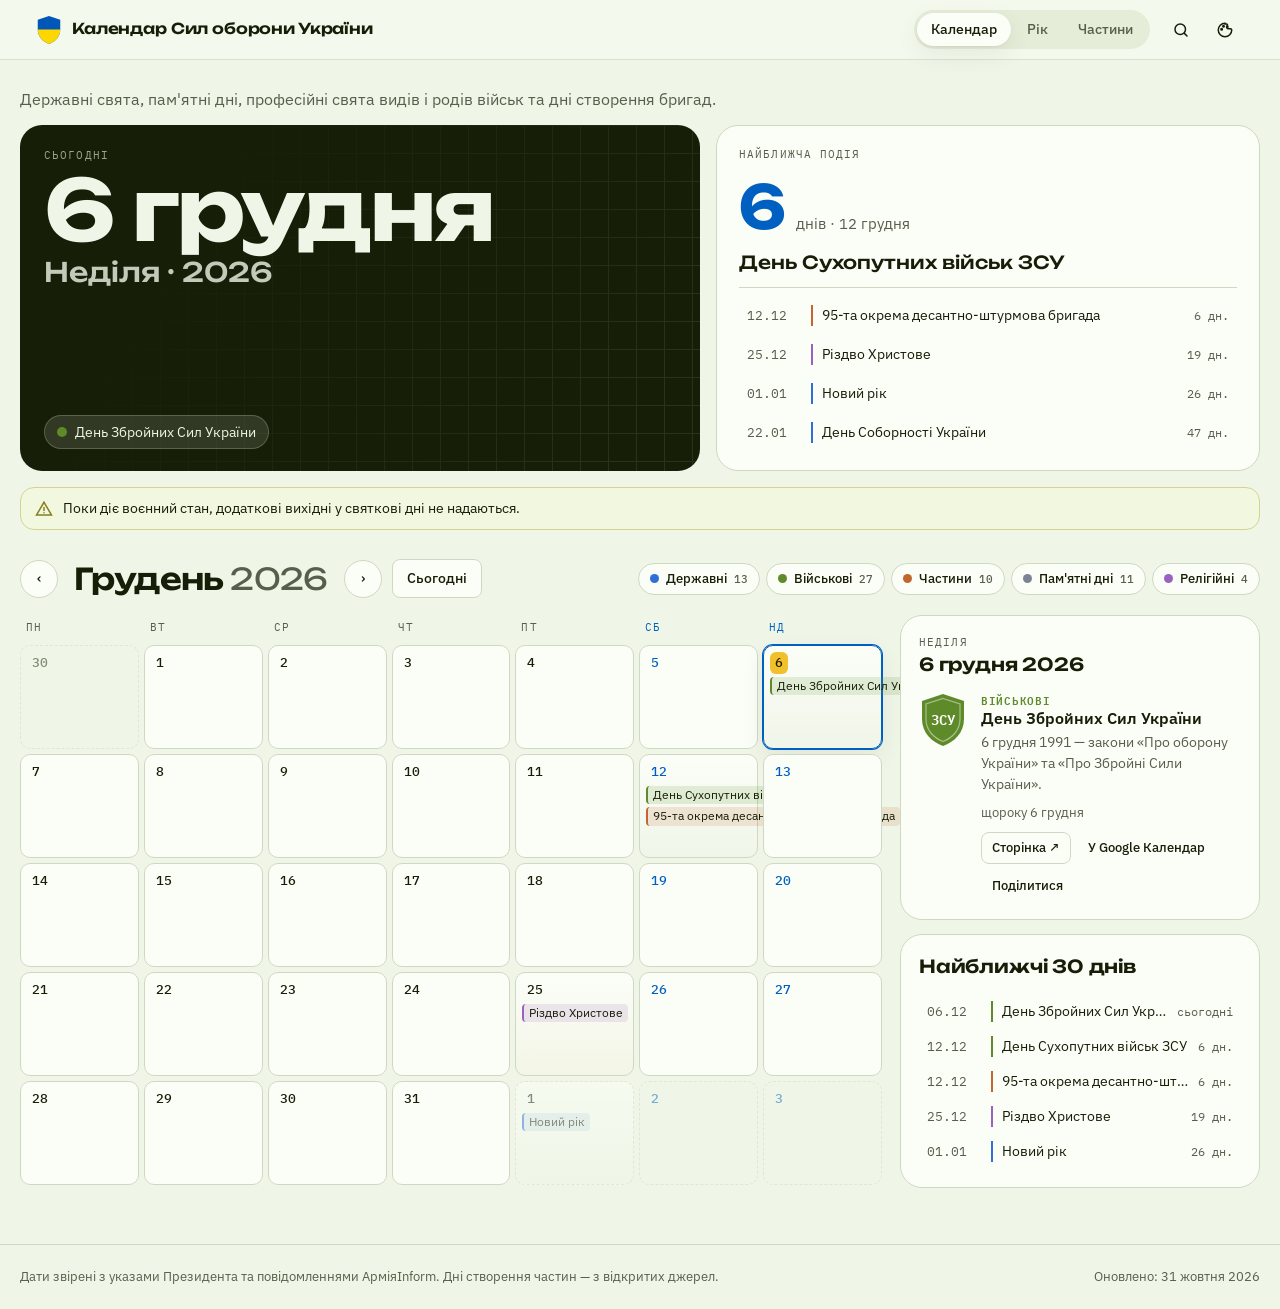
==== commit b4a45b5b: "Update index.html" ====
--- a/index.html
+++ b/index.html
@@ -86,7 +86,7 @@
 <footer class="gutter">
   <div class="container">
     <span id="footText"></span>
-    <span>Оновлено: <span id="updated">—</span> · <a href="admin.html" rel="nofollow">Адміністрування</a></span>
+    <span>Оновлено: <span id="updated">—</span>
   </div>
 </footer>
 
